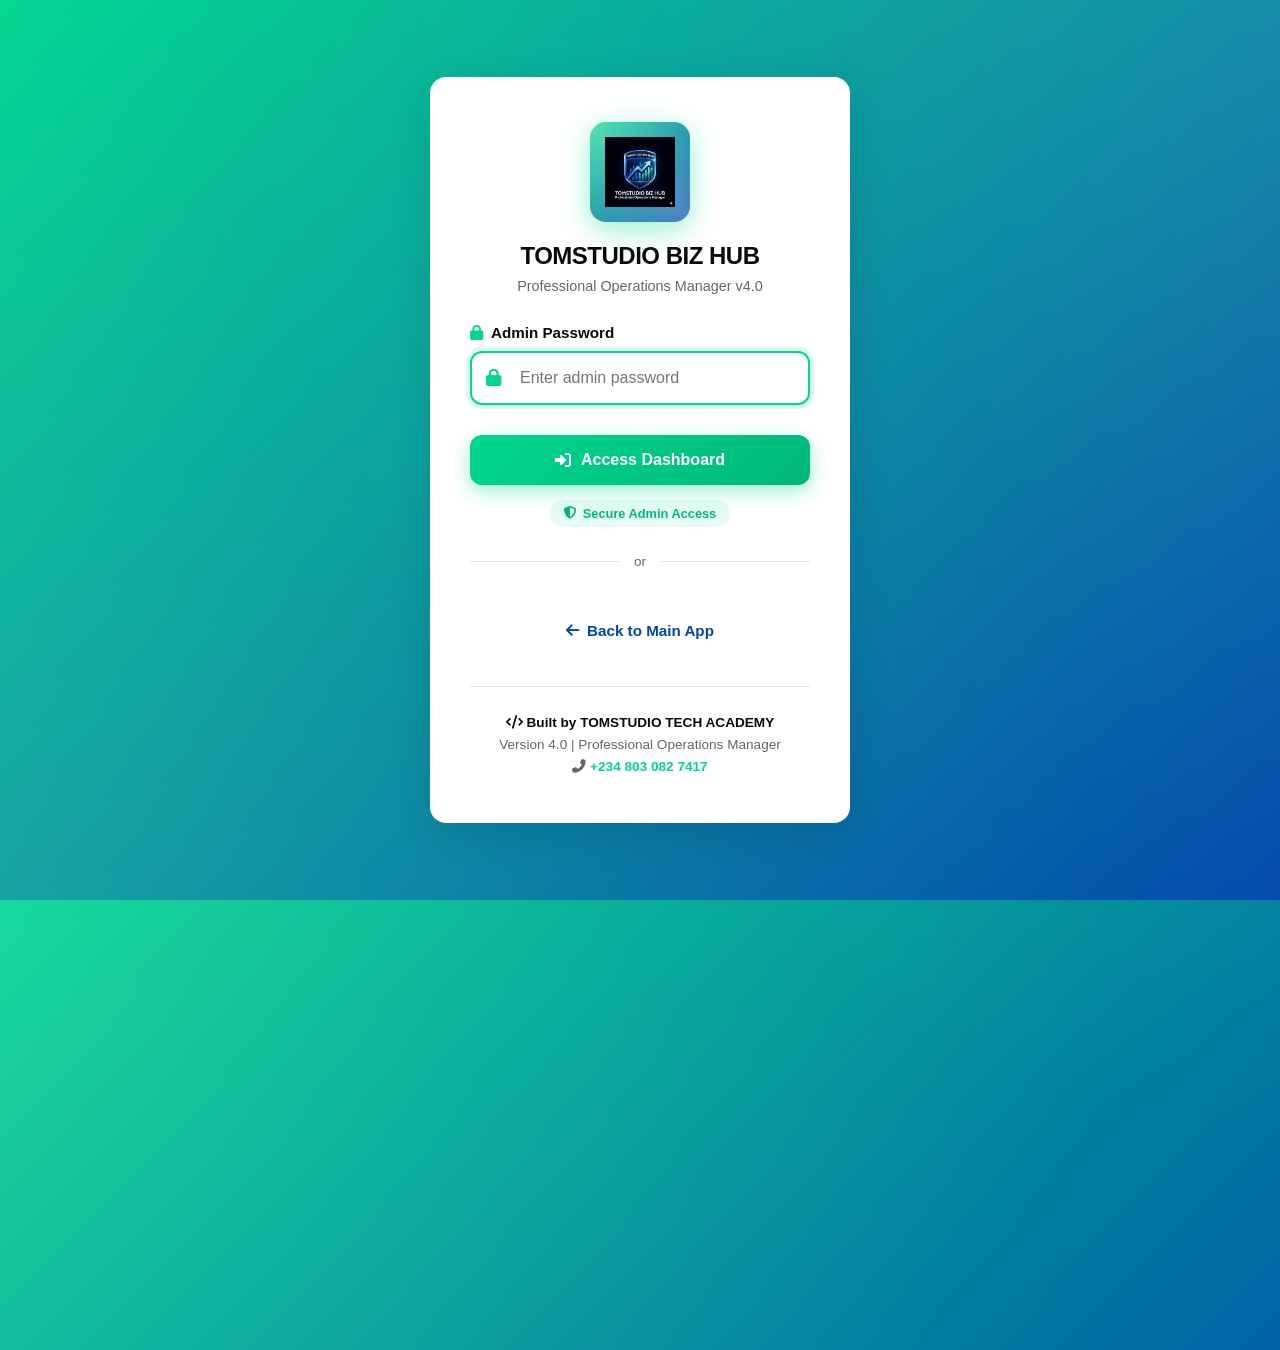
==== admin.html @ b22c3aa6 "Add files via upload" ====
<!DOCTYPE html>
<html lang="en">
<head>
    <meta charset="UTF-8">
    <meta name="viewport" content="width=device-width, initial-scale=1.0, maximum-scale=1.0, user-scalable=no">
    <title>Admin Access | TOMSTUDIO BIZ HUB v4.0</title>
    <link rel="icon" type="image/png" href="logo-192.png">
    <meta name="theme-color" content="#00D68F">
    <meta name="description" content="TOMSTUDIO BIZ HUB - Professional Operations Manager Admin Access">
    
    <!-- Font Awesome -->
    <link rel="stylesheet" href="https://cdnjs.cloudflare.com/ajax/libs/font-awesome/6.4.0/css/all.min.css">
    
    <style>
        :root {
            --primary: #00D68F;
            --primary-dark: #00b87a;
            --primary-light: #33e0a5;
            --secondary: #0047AB;
            --secondary-dark: #003680;
            --white: #ffffff;
            --black: #0a0a0a;
            --gray: #666666;
            --gray-light: #f5f5f5;
            --border: #e0e0e0;
            --shadow: 0 4px 20px rgba(0, 0, 0, 0.08);
            --shadow-lg: 0 10px 40px rgba(0, 0, 0, 0.12);
            --radius: 16px;
            --radius-sm: 12px;
        }

        * {
            box-sizing: border-box;
            margin: 0;
            padding: 0;
            -webkit-tap-highlight-color: transparent;
        }

        body {
            font-family: 'Segoe UI', -apple-system, BlinkMacSystemFont, 'Roboto', sans-serif;
            background: linear-gradient(135deg, var(--primary) 0%, var(--secondary) 100%);
            min-height: 100vh;
            display: flex;
            align-items: center;
            justify-content: center;
            padding: 20px;
            position: relative;
            overflow: hidden;
        }

        body::before {
            content: '';
            position: absolute;
            top: -50%;
            left: -50%;
            width: 200%;
            height: 200%;
            background: 
                radial-gradient(circle at 20% 80%, rgba(255,255,255,0.1) 0%, transparent 50%),
                radial-gradient(circle at 80% 20%, rgba(255,255,255,0.1) 0%, transparent 50%);
            z-index: 0;
            animation: rotate 30s linear infinite;
        }

        @keyframes rotate {
            from { transform: rotate(0deg); }
            to { transform: rotate(360deg); }
        }

        .login-container {
            position: relative;
            z-index: 10;
            width: 100%;
            max-width: 420px;
            animation: slideUp 0.6s ease;
        }

        @keyframes slideUp {
            from { opacity: 0; transform: translateY(40px); }
            to { opacity: 1; transform: translateY(0); }
        }

        .login-card {
            background: var(--white);
            border-radius: var(--radius);
            padding: 45px 40px;
            box-shadow: var(--shadow-lg);
            text-align: center;
        }

        .logo-container {
            margin-bottom: 30px;
        }

        .logo {
            width: 100px;
            height: 100px;
            background: linear-gradient(135deg, var(--primary), var(--secondary));
            border-radius: var(--radius);
            display: flex;
            align-items: center;
            justify-content: center;
            margin: 0 auto 20px;
            font-size: 3rem;
            box-shadow: 0 8px 30px rgba(0, 214, 143, 0.4);
            animation: pulse 2s infinite;
            position: relative;
            overflow: hidden;
        }

        .logo::before {
            content: '';
            position: absolute;
            top: -50%;
            left: -50%;
            width: 200%;
            height: 200%;
            background: linear-gradient(45deg, transparent, rgba(255,255,255,0.3), transparent);
            animation: shine 3s infinite;
        }

        @keyframes pulse {
            0%, 100% { transform: scale(1); box-shadow: 0 8px 30px rgba(0, 214, 143, 0.4); }
            50% { transform: scale(1.05); box-shadow: 0 12px 40px rgba(0, 214, 143, 0.5); }
        }

        @keyframes shine {
            0% { transform: translateX(-100%) rotate(45deg); }
            100% { transform: translateX(100%) rotate(45deg); }
        }

        .logo img {
            width: 70%;
            height: 70%;
            object-fit: contain;
            position: relative;
            z-index: 1;
        }

        .logo-icon {
            font-size: 3rem;
            color: var(--white);
            position: relative;
            z-index: 1;
        }

        .app-name {
            font-size: 1.5rem;
            font-weight: 700;
            color: var(--black);
            margin-bottom: 8px;
            letter-spacing: -0.5px;
        }

        .app-version {
            font-size: 0.9rem;
            color: var(--gray);
            font-weight: 500;
            margin-bottom: 30px;
        }

        .form-group {
            margin-bottom: 20px;
            text-align: left;
        }

        .form-group label {
            display: block;
            margin-bottom: 10px;
            font-weight: 600;
            color: var(--black);
            font-size: 0.95rem;
            display: flex;
            align-items: center;
            gap: 8px;
        }

        .form-group label i {
            color: var(--primary);
        }

        .input-wrapper {
            position: relative;
        }

        .input-wrapper i {
            position: absolute;
            left: 16px;
            top: 50%;
            transform: translateY(-50%);
            color: var(--gray);
            font-size: 1.1rem;
            transition: 0.3s;
        }

        .form-group input {
            width: 100%;
            padding: 16px 16px 16px 48px;
            border: 2px solid var(--border);
            border-radius: var(--radius-sm);
            font-size: 1rem;
            transition: all 0.3s;
            background: var(--gray-light);
        }

        .form-group input:focus {
            border-color: var(--primary);
            outline: none;
            box-shadow: 0 0 0 4px rgba(0, 214, 143, 0.15);
            background: var(--white);
        }

        .form-group input:focus + i {
            color: var(--primary);
        }

        .btn {
            width: 100%;
            padding: 16px 32px;
            border: none;
            border-radius: var(--radius-sm);
            cursor: pointer;
            font-weight: 700;
            font-size: 1rem;
            transition: all 0.3s;
            display: inline-flex;
            align-items: center;
            justify-content: center;
            gap: 10px;
            margin-top: 10px;
        }

        .btn-primary {
            background: linear-gradient(135deg, var(--primary), var(--primary-dark));
            color: var(--white);
            box-shadow: 0 6px 20px rgba(0, 214, 143, 0.4);
        }

        .btn-primary:hover {
            transform: translateY(-3px);
            box-shadow: 0 10px 30px rgba(0, 214, 143, 0.5);
        }

        .btn-primary:active {
            transform: translateY(-1px);
        }

        .btn-primary:disabled {
            opacity: 0.7;
            cursor: not-allowed;
            transform: none;
        }

        .btn-secondary {
            background: var(--gray-light);
            color: var(--gray);
            border: 2px solid var(--border);
        }

        .btn-secondary:hover {
            background: var(--border);
            color: var(--black);
        }

        .message {
            margin-top: 20px;
            padding: 14px 18px;
            border-radius: var(--radius-sm);
            font-weight: 600;
            font-size: 0.95rem;
            display: none;
            animation: fadeIn 0.3s ease;
        }

        @keyframes fadeIn {
            from { opacity: 0; transform: translateY(-10px); }
            to { opacity: 1; transform: translateY(0); }
        }

        .message.error {
            background: rgba(220, 53, 69, 0.1);
            color: #dc3545;
            border: 1px solid rgba(220, 53, 69, 0.3);
            display: block;
        }

        .message.success {
            background: rgba(0, 214, 143, 0.1);
            color: var(--primary-dark);
            border: 1px solid rgba(0, 214, 143, 0.3);
            display: block;
        }

        .divider {
            margin: 25px 0;
            position: relative;
            text-align: center;
        }

        .divider::before {
            content: '';
            position: absolute;
            top: 50%;
            left: 0;
            right: 0;
            height: 1px;
            background: var(--border);
        }

        .divider span {
            background: var(--white);
            padding: 0 15px;
            color: var(--gray);
            font-size: 0.85rem;
            position: relative;
            z-index: 1;
        }

        .back-link {
            display: inline-flex;
            align-items: center;
            gap: 8px;
            color: var(--secondary);
            text-decoration: none;
            font-weight: 600;
            font-size: 0.95rem;
            padding: 12px 20px;
            border-radius: var(--radius-sm);
            transition: all 0.3s;
            margin-top: 15px;
        }

        .back-link:hover {
            background: rgba(0, 71, 171, 0.1);
            color: var(--secondary-dark);
        }

        .footer {
            margin-top: 35px;
            padding-top: 25px;
            border-top: 1px solid var(--border);
        }

        .footer-text {
            font-size: 0.85rem;
            color: var(--gray);
            line-height: 1.6;
        }

        .footer-text strong {
            color: var(--black);
        }

        .footer-text a {
            color: var(--primary);
            text-decoration: none;
            font-weight: 600;
        }

        .footer-text a:hover {
            text-decoration: underline;
        }

        .security-badge {
            display: inline-flex;
            align-items: center;
            gap: 6px;
            background: rgba(0, 214, 143, 0.1);
            color: var(--primary-dark);
            padding: 6px 14px;
            border-radius: 20px;
            font-size: 0.8rem;
            font-weight: 600;
            margin-top: 15px;
        }

        .spinner {
            display: inline-block;
            width: 20px;
            height: 20px;
            border: 3px solid rgba(255,255,255,0.3);
            border-radius: 50%;
            border-top-color: var(--white);
            animation: spin 0.8s linear infinite;
        }

        @keyframes spin {
            to { transform: rotate(360deg); }
        }

        @media (max-width: 480px) {
            .login-card {
                padding: 35px 25px;
            }

            .logo {
                width: 80px;
                height: 80px;
                font-size: 2.5rem;
            }

            .app-name {
                font-size: 1.3rem;
            }

            body {
                padding: 15px;
            }
        }
    </style>
</head>
<body>
    <div class="login-container">
        <div class="login-card">
            <div class="logo-container">
                <div class="logo">
                    <img src="logo-192.png" alt="TOMSTUDIO Logo" onerror="this.style.display='none'; this.nextElementSibling.style.display='flex'">
                    <i class="fas fa-bullseye logo-icon" style="display: none;"></i>
                </div>
                <h1 class="app-name">TOMSTUDIO BIZ HUB</h1>
                <p class="app-version">Professional Operations Manager v4.0</p>
            </div>

            <form id="admin-form" onsubmit="event.preventDefault(); checkAdmin();">
                <div class="form-group">
                    <label>
                        <i class="fas fa-lock"></i>
                        Admin Password
                    </label>
                    <div class="input-wrapper">
                        <input 
                            type="password" 
                            id="admin-pass" 
                            placeholder="Enter admin password"
                            autocomplete="current-password"
                            required
                        >
                        <i class="fas fa-lock"></i>
                    </div>
                </div>

                <button type="submit" class="btn btn-primary" id="submit-btn">
                    <i class="fas fa-sign-in-alt"></i>
                    <span>Access Dashboard</span>
                </button>
            </form>

            <div id="message" class="message"></div>

            <div class="security-badge">
                <i class="fas fa-shield-alt"></i>
                <span>Secure Admin Access</span>
            </div>

            <div class="divider">
                <span>or</span>
            </div>

            <a href="index.html" class="back-link">
                <i class="fas fa-arrow-left"></i>
                <span>Back to Main App</span>
            </a>

            <div class="footer">
                <p class="footer-text">
                    <strong><i class="fas fa-code"></i> Built by TOMSTUDIO TECH ACADEMY</strong><br>
                    Version 4.0 | Professional Operations Manager<br>
                    <i class="fas fa-phone-alt"></i> 
                    <a href="tel:+2348030827417">+234 803 082 7417</a>
                </p>
            </div>
        </div>
    </div>

    <script>
        const ADMIN_PASSWORD = '@admin123#';

        function checkAdmin() {
            const pass = document.getElementById('admin-pass').value;
            const message = document.getElementById('message');
            const submitBtn = document.getElementById('submit-btn');

            message.className = 'message';
            message.style.display = 'none';

            if (pass === ADMIN_PASSWORD) {
                submitBtn.disabled = true;
                submitBtn.innerHTML = '<span class="spinner"></span> <span>Accessing...</span>';

                sessionStorage.setItem('ts_admin_session', JSON.stringify({
                    role: 'admin',
                    hub: 'Head Office',
                    branch: 'HQ-1',
                    name: 'Super Admin',
                    staffId: 'ADMIN-001',
                    portfolio: 'Super Admin | Head Office | Administrator',
                    isAuthorizer: true,
                    authorizerLevel: 'full',
                    isAdmin: true,
                    loginTime: new Date().toISOString()
                }));

                message.className = 'message success';
                message.innerHTML = '<i class="fas fa-check-circle"></i> Login successful! Redirecting...';
                message.style.display = 'block';

                setTimeout(() => {
                    window.location.href = 'index.html';
                }, 1500);
            } else {
                message.className = 'message error';
                message.innerHTML = '<i class="fas fa-times-circle"></i> Invalid admin password. Please try again.';
                message.style.display = 'block';

                const input = document.getElementById('admin-pass');
                input.style.animation = 'shake 0.5s ease';
                setTimeout(() => {
                    input.style.animation = '';
                    input.value = '';
                    input.focus();
                }, 500);
            }
        }

        const style = document.createElement('style');
        style.textContent = `
            @keyframes shake {
                0%, 100% { transform: translateX(0); }
                25% { transform: translateX(-10px); }
                75% { transform: translateX(10px); }
            }
        `;
        document.head.appendChild(style);

        document.addEventListener('DOMContentLoaded', () => {
            document.getElementById('admin-pass').focus();
        });

        window.addEventListener('beforeunload', () => {
            const session = sessionStorage.getItem('ts_admin_session');
            if (session) {
                const data = JSON.parse(session);
                const loginTime = new Date(data.loginTime);
                const now = new Date();
                const diff = now - loginTime;
                
                if (diff > 30 * 60 * 1000) {
                    sessionStorage.removeItem('ts_admin_session');
                }
            }
        });
    </script>
</body>
</html>
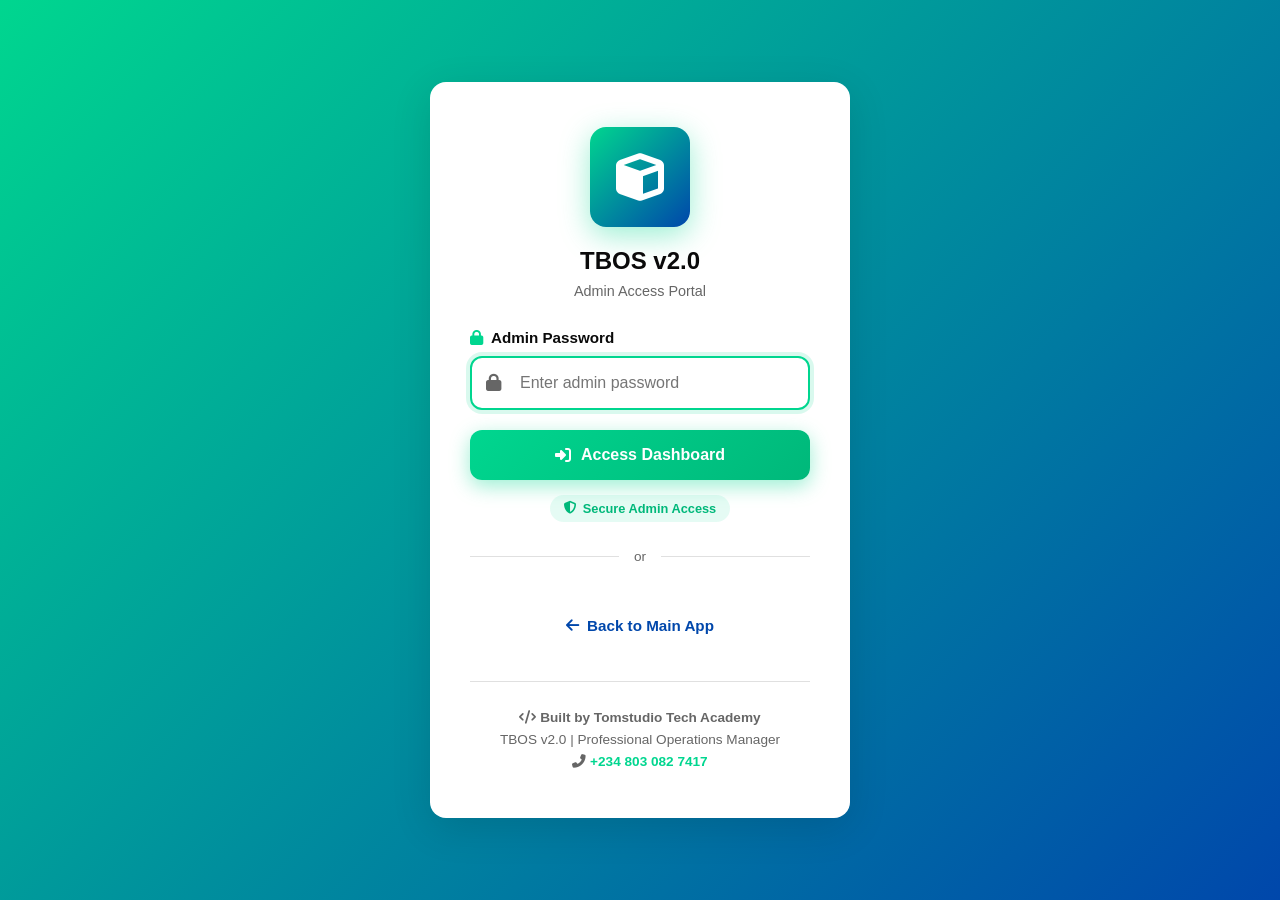
==== commit 7ea13b3e: "Add files via upload" ====
--- a/admin.html
+++ b/admin.html
@@ -2,39 +2,28 @@
 <html lang="en">
 <head>
     <meta charset="UTF-8">
-    <meta name="viewport" content="width=device-width, initial-scale=1.0, maximum-scale=1.0, user-scalable=no">
-    <title>Admin Access | TOMSTUDIO BIZ HUB v4.0</title>
+    <meta name="viewport" content="width=device-width, initial-scale=1.0">
+    <title>Admin Access | TBOS v2.0</title>
     <link rel="icon" type="image/png" href="logo-192.png">
     <meta name="theme-color" content="#00D68F">
-    <meta name="description" content="TOMSTUDIO BIZ HUB - Professional Operations Manager Admin Access">
     
-    <!-- Font Awesome -->
     <link rel="stylesheet" href="https://cdnjs.cloudflare.com/ajax/libs/font-awesome/6.4.0/css/all.min.css">
     
     <style>
         :root {
             --primary: #00D68F;
             --primary-dark: #00b87a;
-            --primary-light: #33e0a5;
             --secondary: #0047AB;
-            --secondary-dark: #003680;
             --white: #ffffff;
             --black: #0a0a0a;
             --gray: #666666;
             --gray-light: #f5f5f5;
             --border: #e0e0e0;
-            --shadow: 0 4px 20px rgba(0, 0, 0, 0.08);
             --shadow-lg: 0 10px 40px rgba(0, 0, 0, 0.12);
             --radius: 16px;
-            --radius-sm: 12px;
-        }
-
-        * {
-            box-sizing: border-box;
-            margin: 0;
-            padding: 0;
-            -webkit-tap-highlight-color: transparent;
-        }
+        }
+
+        * { box-sizing: border-box; margin: 0; padding: 0; }
 
         body {
             font-family: 'Segoe UI', -apple-system, BlinkMacSystemFont, 'Roboto', sans-serif;
@@ -44,32 +33,9 @@
             align-items: center;
             justify-content: center;
             padding: 20px;
-            position: relative;
-            overflow: hidden;
-        }
-
-        body::before {
-            content: '';
-            position: absolute;
-            top: -50%;
-            left: -50%;
-            width: 200%;
-            height: 200%;
-            background: 
-                radial-gradient(circle at 20% 80%, rgba(255,255,255,0.1) 0%, transparent 50%),
-                radial-gradient(circle at 80% 20%, rgba(255,255,255,0.1) 0%, transparent 50%);
-            z-index: 0;
-            animation: rotate 30s linear infinite;
-        }
-
-        @keyframes rotate {
-            from { transform: rotate(0deg); }
-            to { transform: rotate(360deg); }
         }
 
         .login-container {
-            position: relative;
-            z-index: 10;
             width: 100%;
             max-width: 420px;
             animation: slideUp 0.6s ease;
@@ -88,10 +54,6 @@
             text-align: center;
         }
 
-        .logo-container {
-            margin-bottom: 30px;
-        }
-
         .logo {
             width: 100px;
             height: 100px;
@@ -102,46 +64,8 @@
             justify-content: center;
             margin: 0 auto 20px;
             font-size: 3rem;
+            color: var(--white);
             box-shadow: 0 8px 30px rgba(0, 214, 143, 0.4);
-            animation: pulse 2s infinite;
-            position: relative;
-            overflow: hidden;
-        }
-
-        .logo::before {
-            content: '';
-            position: absolute;
-            top: -50%;
-            left: -50%;
-            width: 200%;
-            height: 200%;
-            background: linear-gradient(45deg, transparent, rgba(255,255,255,0.3), transparent);
-            animation: shine 3s infinite;
-        }
-
-        @keyframes pulse {
-            0%, 100% { transform: scale(1); box-shadow: 0 8px 30px rgba(0, 214, 143, 0.4); }
-            50% { transform: scale(1.05); box-shadow: 0 12px 40px rgba(0, 214, 143, 0.5); }
-        }
-
-        @keyframes shine {
-            0% { transform: translateX(-100%) rotate(45deg); }
-            100% { transform: translateX(100%) rotate(45deg); }
-        }
-
-        .logo img {
-            width: 70%;
-            height: 70%;
-            object-fit: contain;
-            position: relative;
-            z-index: 1;
-        }
-
-        .logo-icon {
-            font-size: 3rem;
-            color: var(--white);
-            position: relative;
-            z-index: 1;
         }
 
         .app-name {
@@ -149,13 +73,11 @@
             font-weight: 700;
             color: var(--black);
             margin-bottom: 8px;
-            letter-spacing: -0.5px;
         }
 
         .app-version {
             font-size: 0.9rem;
             color: var(--gray);
-            font-weight: 500;
             margin-bottom: 30px;
         }
 
@@ -175,13 +97,9 @@
             gap: 8px;
         }
 
-        .form-group label i {
-            color: var(--primary);
-        }
-
-        .input-wrapper {
-            position: relative;
-        }
+        .form-group label i { color: var(--primary); }
+
+        .input-wrapper { position: relative; }
 
         .input-wrapper i {
             position: absolute;
@@ -190,14 +108,13 @@
             transform: translateY(-50%);
             color: var(--gray);
             font-size: 1.1rem;
-            transition: 0.3s;
         }
 
         .form-group input {
             width: 100%;
             padding: 16px 16px 16px 48px;
             border: 2px solid var(--border);
-            border-radius: var(--radius-sm);
+            border-radius: 12px;
             font-size: 1rem;
             transition: all 0.3s;
             background: var(--gray-light);
@@ -210,15 +127,11 @@
             background: var(--white);
         }
 
-        .form-group input:focus + i {
-            color: var(--primary);
-        }
-
         .btn {
             width: 100%;
             padding: 16px 32px;
             border: none;
-            border-radius: var(--radius-sm);
+            border-radius: 12px;
             cursor: pointer;
             font-weight: 700;
             font-size: 1rem;
@@ -227,54 +140,19 @@
             align-items: center;
             justify-content: center;
             gap: 10px;
-            margin-top: 10px;
-        }
-
-        .btn-primary {
             background: linear-gradient(135deg, var(--primary), var(--primary-dark));
             color: var(--white);
             box-shadow: 0 6px 20px rgba(0, 214, 143, 0.4);
         }
 
-        .btn-primary:hover {
-            transform: translateY(-3px);
-            box-shadow: 0 10px 30px rgba(0, 214, 143, 0.5);
-        }
-
-        .btn-primary:active {
-            transform: translateY(-1px);
-        }
-
-        .btn-primary:disabled {
-            opacity: 0.7;
-            cursor: not-allowed;
-            transform: none;
-        }
-
-        .btn-secondary {
-            background: var(--gray-light);
-            color: var(--gray);
-            border: 2px solid var(--border);
-        }
-
-        .btn-secondary:hover {
-            background: var(--border);
-            color: var(--black);
-        }
+        .btn:hover { transform: translateY(-3px); box-shadow: 0 10px 30px rgba(0, 214, 143, 0.5); }
 
         .message {
             margin-top: 20px;
             padding: 14px 18px;
-            border-radius: var(--radius-sm);
+            border-radius: 12px;
             font-weight: 600;
-            font-size: 0.95rem;
             display: none;
-            animation: fadeIn 0.3s ease;
-        }
-
-        @keyframes fadeIn {
-            from { opacity: 0; transform: translateY(-10px); }
-            to { opacity: 1; transform: translateY(0); }
         }
 
         .message.error {
@@ -284,11 +162,17 @@
             display: block;
         }
 
-        .message.success {
+        .security-badge {
+            display: inline-flex;
+            align-items: center;
+            gap: 6px;
             background: rgba(0, 214, 143, 0.1);
             color: var(--primary-dark);
-            border: 1px solid rgba(0, 214, 143, 0.3);
-            display: block;
+            padding: 6px 14px;
+            border-radius: 20px;
+            font-size: 0.8rem;
+            font-weight: 600;
+            margin-top: 15px;
         }
 
         .divider {
@@ -325,101 +209,33 @@
             font-weight: 600;
             font-size: 0.95rem;
             padding: 12px 20px;
-            border-radius: var(--radius-sm);
+            border-radius: 12px;
             transition: all 0.3s;
             margin-top: 15px;
         }
 
-        .back-link:hover {
-            background: rgba(0, 71, 171, 0.1);
-            color: var(--secondary-dark);
-        }
+        .back-link:hover { background: rgba(0, 71, 171, 0.1); }
 
         .footer {
             margin-top: 35px;
             padding-top: 25px;
             border-top: 1px solid var(--border);
-        }
-
-        .footer-text {
             font-size: 0.85rem;
             color: var(--gray);
             line-height: 1.6;
         }
 
-        .footer-text strong {
-            color: var(--black);
-        }
-
-        .footer-text a {
-            color: var(--primary);
-            text-decoration: none;
-            font-weight: 600;
-        }
-
-        .footer-text a:hover {
-            text-decoration: underline;
-        }
-
-        .security-badge {
-            display: inline-flex;
-            align-items: center;
-            gap: 6px;
-            background: rgba(0, 214, 143, 0.1);
-            color: var(--primary-dark);
-            padding: 6px 14px;
-            border-radius: 20px;
-            font-size: 0.8rem;
-            font-weight: 600;
-            margin-top: 15px;
-        }
-
-        .spinner {
-            display: inline-block;
-            width: 20px;
-            height: 20px;
-            border: 3px solid rgba(255,255,255,0.3);
-            border-radius: 50%;
-            border-top-color: var(--white);
-            animation: spin 0.8s linear infinite;
-        }
-
-        @keyframes spin {
-            to { transform: rotate(360deg); }
-        }
-
-        @media (max-width: 480px) {
-            .login-card {
-                padding: 35px 25px;
-            }
-
-            .logo {
-                width: 80px;
-                height: 80px;
-                font-size: 2.5rem;
-            }
-
-            .app-name {
-                font-size: 1.3rem;
-            }
-
-            body {
-                padding: 15px;
-            }
-        }
+        .footer a { color: var(--primary); text-decoration: none; font-weight: 600; }
     </style>
 </head>
 <body>
     <div class="login-container">
         <div class="login-card">
-            <div class="logo-container">
-                <div class="logo">
-                    <img src="logo-192.png" alt="TOMSTUDIO Logo" onerror="this.style.display='none'; this.nextElementSibling.style.display='flex'">
-                    <i class="fas fa-bullseye logo-icon" style="display: none;"></i>
-                </div>
-                <h1 class="app-name">TOMSTUDIO BIZ HUB</h1>
-                <p class="app-version">Professional Operations Manager v4.0</p>
+            <div class="logo">
+                <i class="fas fa-cube"></i>
             </div>
+            <h1 class="app-name">TBOS v2.0</h1>
+            <p class="app-version">Admin Access Portal</p>
 
             <form id="admin-form" onsubmit="event.preventDefault(); checkAdmin();">
                 <div class="form-group">
@@ -428,18 +244,12 @@
                         Admin Password
                     </label>
                     <div class="input-wrapper">
-                        <input 
-                            type="password" 
-                            id="admin-pass" 
-                            placeholder="Enter admin password"
-                            autocomplete="current-password"
-                            required
-                        >
+                        <input type="password" id="admin-pass" placeholder="Enter admin password" required>
                         <i class="fas fa-lock"></i>
                     </div>
                 </div>
 
-                <button type="submit" class="btn btn-primary" id="submit-btn">
+                <button type="submit" class="btn" id="submit-btn">
                     <i class="fas fa-sign-in-alt"></i>
                     <span>Access Dashboard</span>
                 </button>
@@ -462,19 +272,15 @@
             </a>
 
             <div class="footer">
-                <p class="footer-text">
-                    <strong><i class="fas fa-code"></i> Built by TOMSTUDIO TECH ACADEMY</strong><br>
-                    Version 4.0 | Professional Operations Manager<br>
-                    <i class="fas fa-phone-alt"></i> 
-                    <a href="tel:+2348030827417">+234 803 082 7417</a>
-                </p>
+                <strong><i class="fas fa-code"></i> Built by Tomstudio Tech Academy</strong><br>
+                TBOS v2.0 | Professional Operations Manager<br>
+                <i class="fas fa-phone-alt"></i> 
+                <a href="tel:+2348030827417">+234 803 082 7417</a>
             </div>
         </div>
     </div>
 
     <script>
-        const ADMIN_PASSWORD = '@admin123#';
-
         function checkAdmin() {
             const pass = document.getElementById('admin-pass').value;
             const message = document.getElementById('message');
@@ -483,24 +289,23 @@
             message.className = 'message';
             message.style.display = 'none';
 
-            if (pass === ADMIN_PASSWORD) {
+            if (pass === '@admin123#') {
                 submitBtn.disabled = true;
-                submitBtn.innerHTML = '<span class="spinner"></span> <span>Accessing...</span>';
+                submitBtn.innerHTML = '<i class="fas fa-spinner fa-spin"></i> <span>Accessing...</span>';
 
                 sessionStorage.setItem('ts_admin_session', JSON.stringify({
                     role: 'admin',
                     hub: 'Head Office',
-                    branch: 'HQ-1',
                     name: 'Super Admin',
                     staffId: 'ADMIN-001',
-                    portfolio: 'Super Admin | Head Office | Administrator',
-                    isAuthorizer: true,
-                    authorizerLevel: 'full',
-                    isAdmin: true,
-                    loginTime: new Date().toISOString()
+                    portfolio: 'Super Admin | Head Office',
+                    isAdmin: true
                 }));
 
-                message.className = 'message success';
+                message.className = 'message';
+                message.style.background = 'rgba(0, 214, 143, 0.1)';
+                message.style.color = '#00b87a';
+                message.style.border = '1px solid rgba(0, 214, 143, 0.3)';
                 message.innerHTML = '<i class="fas fa-check-circle"></i> Login successful! Redirecting...';
                 message.style.display = 'block';
 
@@ -509,7 +314,7 @@
                 }, 1500);
             } else {
                 message.className = 'message error';
-                message.innerHTML = '<i class="fas fa-times-circle"></i> Invalid admin password. Please try again.';
+                message.innerHTML = '<i class="fas fa-times-circle"></i> Invalid admin password.';
                 message.style.display = 'block';
 
                 const input = document.getElementById('admin-pass');
@@ -535,20 +340,6 @@
         document.addEventListener('DOMContentLoaded', () => {
             document.getElementById('admin-pass').focus();
         });
-
-        window.addEventListener('beforeunload', () => {
-            const session = sessionStorage.getItem('ts_admin_session');
-            if (session) {
-                const data = JSON.parse(session);
-                const loginTime = new Date(data.loginTime);
-                const now = new Date();
-                const diff = now - loginTime;
-                
-                if (diff > 30 * 60 * 1000) {
-                    sessionStorage.removeItem('ts_admin_session');
-                }
-            }
-        });
     </script>
 </body>
 </html>
